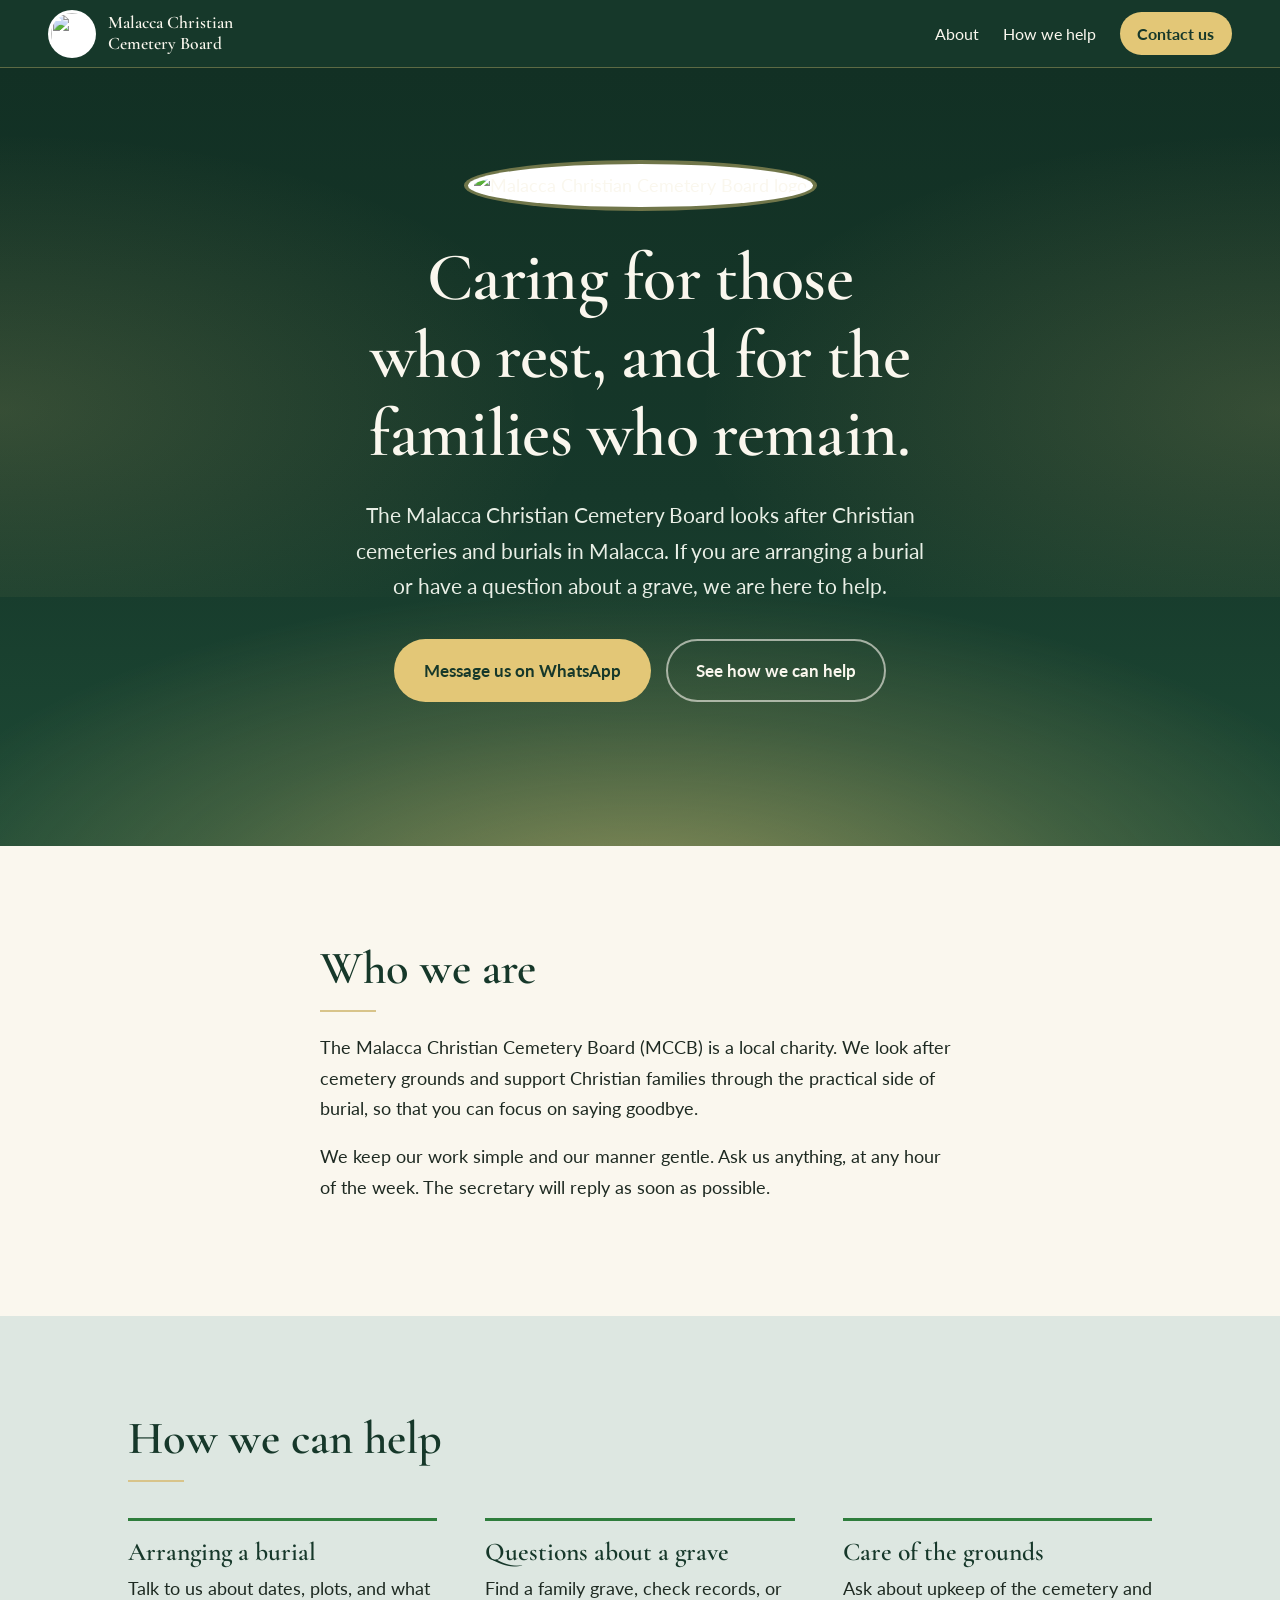
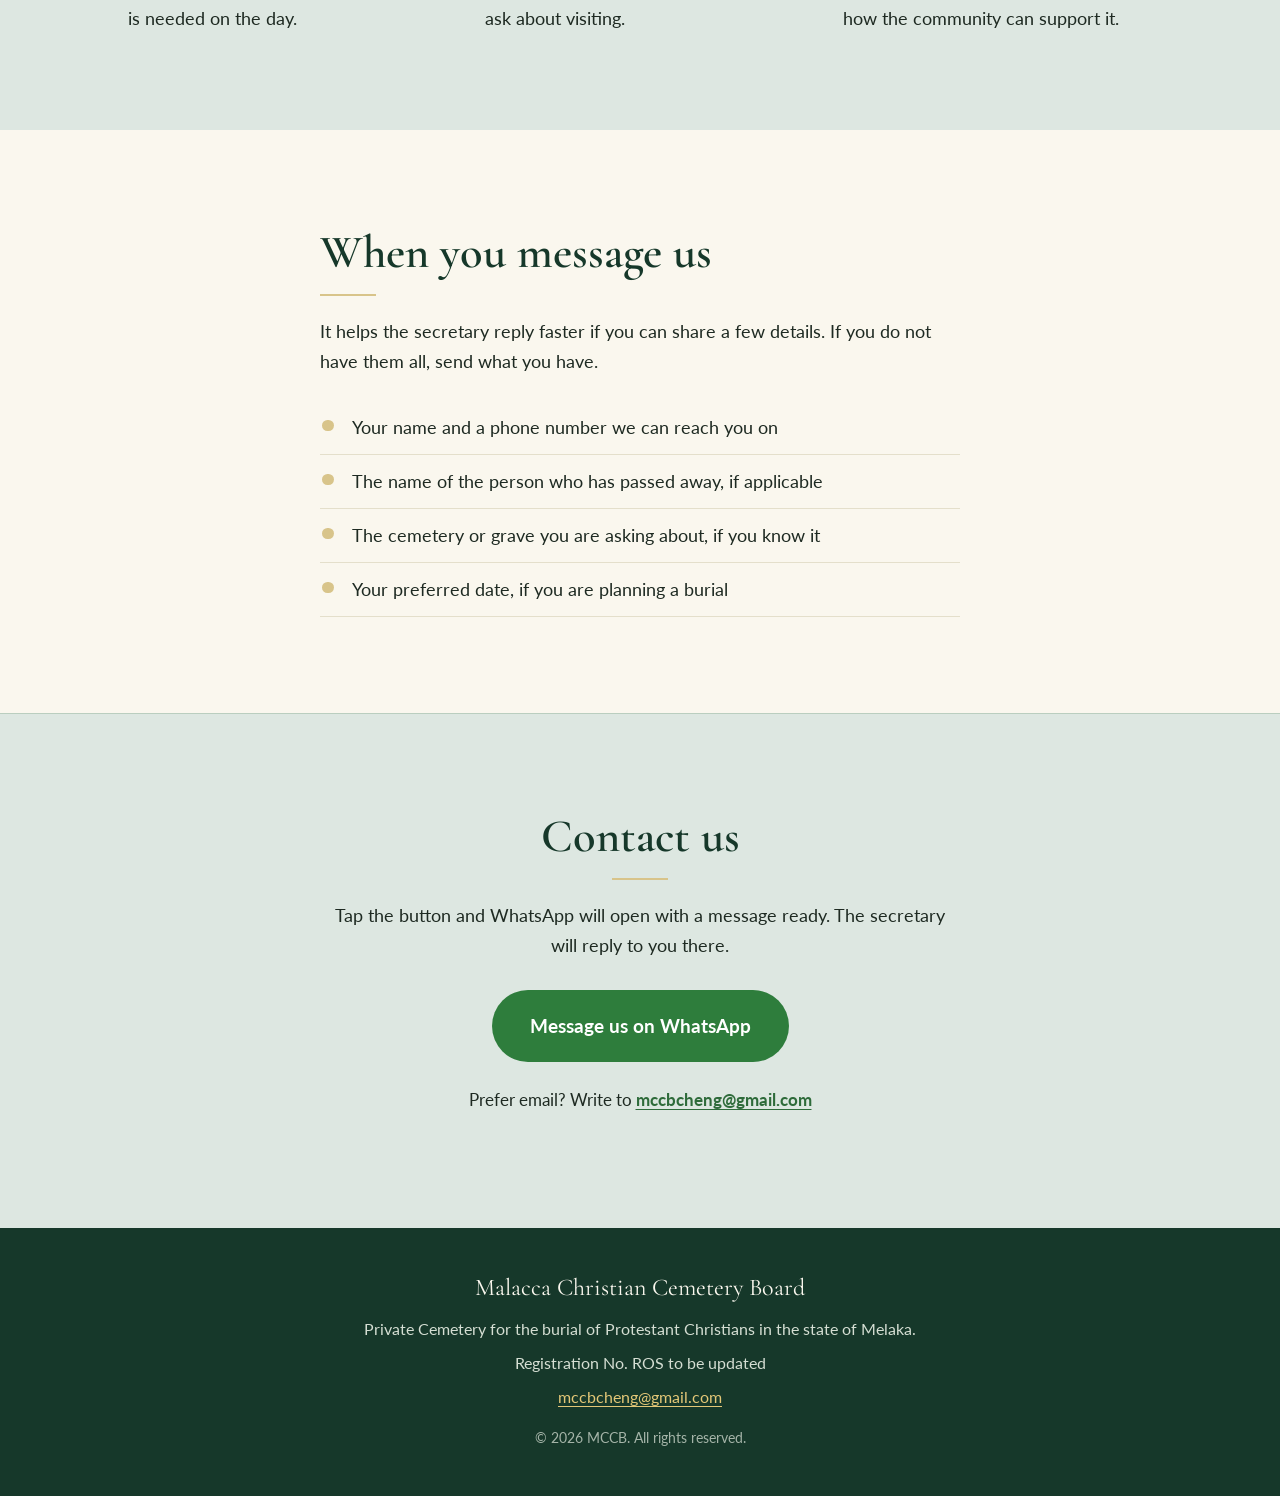
==== index.html @ adf647c6 "First upload 3 files only" ====
<!DOCTYPE html>
<html lang="en">
<head>
  <meta charset="utf-8">
  <meta name="viewport" content="width=device-width, initial-scale=1">
  <title>Malacca Christian Cemetery Board (MCCB)</title>
  <meta name="description" content="The Malacca Christian Cemetery Board cares for Christian cemeteries and burials in Malacca. Message us on WhatsApp and the secretary will reply.">
  <meta name="theme-color" content="#16382A">
  <link rel="icon" href="assets/MCCB_logo.png">
  <link rel="preconnect" href="https://fonts.googleapis.com">
  <link rel="preconnect" href="https://fonts.gstatic.com" crossorigin>
  <link href="https://fonts.googleapis.com/css2?family=Cormorant+Garamond:wght@500;600&family=Lato:wght@400;700&display=swap" rel="stylesheet">
  <link rel="stylesheet" href="style.css">
</head>
<body>

  <a class="skip" href="#contact">Skip to contact</a>

  <header class="site-header">
    <a class="brand" href="#top" aria-label="MCCB home">
      <img src="assets/MCCB_logo.png" alt="" width="48" height="48">
      <span>Malacca Christian<br>Cemetery Board</span>
    </a>
    <nav aria-label="Main">
      <a href="#about">About</a>
      <a href="#help">How we help</a>
      <a class="nav-cta" href="#contact">Contact us</a>
    </nav>
  </header>

  <main id="top">

    <!-- HERO -->
    <section class="hero">
      <div class="hero-inner">
        <img class="hero-logo" src="assets/MCCB_logo.png" alt="Malacca Christian Cemetery Board logo" width="170" height="170">
        <h1>Caring for those who rest, and for the families who remain.</h1>
        <p class="lead">The Malacca Christian Cemetery Board looks after Christian cemeteries and burials in Malacca. If you are arranging a burial or have a question about a grave, we are here to help.</p>
        <div class="actions">
          <a class="btn btn-gold" href="https://wa.me/60109115722?text=Hello%20MCCB%2C%20I%20would%20like%20to%20enquire%20about%3A%20" target="_blank" rel="noopener">Message us on WhatsApp</a>
          <a class="btn btn-ghost" href="#help">See how we can help</a>
        </div>
      </div>
    </section>

    <!-- ABOUT -->
    <section class="section" id="about">
      <div class="wrap narrow">
        <h2>Who we are</h2>
        <p>The Malacca Christian Cemetery Board (MCCB) is a local charity. We look after cemetery grounds and support Christian families through the practical side of burial, so that you can focus on saying goodbye.</p>
        <p>We keep our work simple and our manner gentle. Ask us anything, at any hour of the week. The secretary will reply as soon as possible.</p>
      </div>
    </section>

    <!-- HOW WE HELP -->
    <section class="section tint" id="help">
      <div class="wrap">
        <h2>How we can help</h2>
        <ul class="help-list">
          <li>
            <h3>Arranging a burial</h3>
            <p>Talk to us about dates, plots, and what is needed on the day.</p>
          </li>
          <li>
            <h3>Questions about a grave</h3>
            <p>Find a family grave, check records, or ask about visiting.</p>
          </li>
          <li>
            <h3>Care of the grounds</h3>
            <p>Ask about upkeep of the cemetery and how the community can support it.</p>
          </li>
        </ul>
      </div>
    </section>

    <!-- PREPARE -->
    <section class="section">
      <div class="wrap narrow">
        <h2>When you message us</h2>
        <p>It helps the secretary reply faster if you can share a few details. If you do not have them all, send what you have.</p>
        <ul class="checklist">
          <li>Your name and a phone number we can reach you on</li>
          <li>The name of the person who has passed away, if applicable</li>
          <li>The cemetery or grave you are asking about, if you know it</li>
          <li>Your preferred date, if you are planning a burial</li>
        </ul>
      </div>
    </section>

    <!-- CONTACT -->
    <section class="section contact" id="contact">
      <div class="wrap narrow center">
        <h2>Contact us</h2>
        <p>Tap the button and WhatsApp will open with a message ready. The secretary will reply to you there.</p>
        <a class="btn btn-green btn-large" href="https://wa.me/60109115722?text=Hello%20MCCB%2C%20I%20would%20like%20to%20enquire%20about%3A%20" target="_blank" rel="noopener">Message us on WhatsApp</a>
        <p class="alt">Prefer email? Write to <a href="mailto:mccbcheng@gmail.com">mccbcheng@gmail.com</a></p>
      </div>
    </section>

  </main>

  <footer class="site-footer">
    <div class="wrap">
      <p class="foot-name">Malacca Christian Cemetery Board</p>
      <p>Private Cemetery for the burial of Protestant Christians in the state of Melaka.</p>
      <p>Registration No. ROS to be updated</p>
      <p><a href="mailto:mccbcheng@gmail.com">mccbcheng@gmail.com</a></p>
      <p class="small">&copy; <span id="yr">2026</span> MCCB. All rights reserved.</p>
    </div>
  </footer>

  <script>document.getElementById('yr').textContent = new Date().getFullYear();</script>
</body>
</html>
---- style.css ----
/* MCCB single-page site: Quiet Garden + Dove & Dawn */

:root {
  --evergreen: #16382A;
  --emerald: #2E7D3C;
  --green: #2E6B3A;
  --sage: #DDE7E1;
  --cream: #FAF7EE;
  --gold: #D8C48A;
  --dawn: #E3C777;
  --ink: #1E2A22;
  --white: #FFFFFF;

  --serif: "Cormorant Garamond", Georgia, "Times New Roman", serif;
  --sans: "Lato", "Segoe UI", Roboto, Arial, sans-serif;
}

*, *::before, *::after { box-sizing: border-box; }

html { scroll-behavior: smooth; scroll-padding-top: 5rem; }

body {
  margin: 0;
  background: var(--cream);
  color: var(--ink);
  font-family: var(--sans);
  font-size: 1.125rem;
  line-height: 1.7;
}

img { max-width: 100%; height: auto; }

a { color: var(--green); text-underline-offset: 3px; }
a:hover { color: var(--evergreen); }

:focus-visible {
  outline: 3px solid var(--dawn);
  outline-offset: 3px;
}

.skip {
  position: absolute; left: -999px; top: 0;
  background: var(--white); color: var(--ink);
  padding: .75rem 1rem; z-index: 100;
}
.skip:focus { left: 0; }

/* Header */
.site-header {
  position: sticky; top: 0; z-index: 20;
  display: flex; align-items: center; justify-content: space-between;
  gap: 1rem;
  padding: .6rem clamp(1rem, 4vw, 3rem);
  background: var(--evergreen);
  border-bottom: 1px solid rgba(227, 199, 119, .35);
}
.brand {
  display: flex; align-items: center; gap: .75rem;
  color: var(--cream); text-decoration: none;
  font-family: var(--serif); font-weight: 600;
  font-size: 1.1rem; line-height: 1.15;
}
.brand img {
  width: 48px; height: 48px; border-radius: 50%;
  background: var(--white); padding: 3px; object-fit: contain;
}
.site-header nav { display: flex; align-items: center; gap: 1.5rem; }
.site-header nav a {
  color: var(--cream); text-decoration: none; font-size: 1rem;
}
.site-header nav a:hover { color: var(--dawn); }
.site-header .nav-cta {
  background: var(--dawn); color: var(--evergreen);
  padding: .5rem 1.1rem; border-radius: 999px; font-weight: 700;
}
.site-header .nav-cta:hover { background: var(--cream); color: var(--evergreen); }

/* Hero */
.hero {
  position: relative;
  color: var(--cream);
  text-align: center;
  padding: clamp(3rem, 8vw, 6rem) 1.25rem clamp(5rem, 12vw, 9rem);
  background:
    radial-gradient(ellipse 80% 55% at 50% 108%, rgba(227, 199, 119, .55) 0%, rgba(227, 199, 119, .18) 45%, transparent 75%),
    linear-gradient(180deg, #123024 0%, var(--evergreen) 55%, #1d4a35 100%);
  overflow: hidden;
}
/* soft wings of light behind the headline, echoing the dove in the logo */
.hero::before,
.hero::after {
  content: "";
  position: absolute; top: 8%;
  width: 46%; height: 60%;
  background: radial-gradient(ellipse at 100% 60%, rgba(227, 199, 119, .16), transparent 70%);
  pointer-events: none;
}
.hero::before { left: 0; transform: scaleX(-1); }
.hero::after { right: 0; }

.hero-inner { position: relative; max-width: 46rem; margin: 0 auto; z-index: 1; }

.hero-logo {
  width: clamp(120px, 24vw, 170px); height: auto;
  background: var(--white); border-radius: 50%;
  padding: 6px;
  box-shadow: 0 0 0 4px rgba(227, 199, 119, .45);
  margin-bottom: 2rem;
}

h1, h2, h3 { font-family: var(--serif); font-weight: 600; line-height: 1.15; margin: 0; }

h1 {
  font-size: clamp(2.4rem, 7vw, 4.25rem);
  letter-spacing: -.01em;
  text-wrap: balance;
}
.lead {
  font-size: clamp(1.1rem, 2.4vw, 1.3rem);
  max-width: 36rem; margin: 1.5rem auto 2.25rem;
  color: #E9EFE6;
}

.actions { display: flex; flex-wrap: wrap; gap: .9rem; justify-content: center; }

/* Buttons */
.btn {
  display: inline-block;
  padding: .95rem 1.75rem;
  border-radius: 999px;
  font-weight: 700; font-size: 1.05rem;
  text-decoration: none; text-align: center;
  border: 2px solid transparent;
  transition: background-color .2s, color .2s, border-color .2s;
}
.btn-gold { background: var(--dawn); color: var(--evergreen); }
.btn-gold:hover { background: var(--cream); color: var(--evergreen); }
.btn-ghost { border-color: rgba(250, 247, 238, .6); color: var(--cream); }
.btn-ghost:hover { background: rgba(250, 247, 238, .12); color: var(--cream); }
.btn-green { background: var(--emerald); color: var(--white); }
.btn-green:hover { background: var(--evergreen); color: var(--white); }
.btn-large { font-size: 1.2rem; padding: 1.1rem 2.25rem; }

/* Sections */
.section { padding: clamp(3.5rem, 8vw, 6rem) 1.25rem; }
.tint { background: var(--sage); }
.wrap { max-width: 64rem; margin: 0 auto; }
.narrow { max-width: 40rem; }
.center { text-align: center; }

h2 {
  font-size: clamp(2rem, 5vw, 2.9rem);
  color: var(--evergreen);
  margin-bottom: 1.25rem;
}
h2::after {
  content: "";
  display: block; width: 3.5rem; height: 2px;
  background: var(--gold);
  margin-top: .9rem;
}
.center h2::after { margin-left: auto; margin-right: auto; }

p { margin: 0 0 1.1rem; }

/* How we help */
.help-list {
  list-style: none; margin: 2.25rem 0 0; padding: 0;
  display: grid; gap: 2rem 3rem;
  grid-template-columns: repeat(auto-fit, minmax(14rem, 1fr));
}
.help-list li { border-top: 3px solid var(--emerald); padding-top: 1rem; }
.help-list h3 { font-size: 1.6rem; color: var(--evergreen); margin-bottom: .4rem; }
.help-list p { margin: 0; }

/* Checklist */
.checklist { list-style: none; padding: 0; margin: 1.5rem 0 0; }
.checklist li {
  position: relative;
  padding: .7rem 0 .7rem 2rem;
  border-bottom: 1px solid #E4DFCB;
}
.checklist li::before {
  content: "";
  position: absolute; left: .15rem; top: 1.2rem;
  width: .7rem; height: .7rem; border-radius: 50%;
  background: var(--gold);
}

/* Contact */
.contact {
  background: var(--sage);
  border-top: 1px solid rgba(46, 107, 58, .2);
}
.contact .btn { margin: .75rem 0 1.5rem; }
.alt { font-size: 1.05rem; }
.alt a { font-weight: 700; }

/* Footer */
.site-footer {
  background: var(--evergreen); color: #D5DED3;
  text-align: center; padding: 2.5rem 1.25rem;
  font-size: 1rem;
}
.site-footer p { margin-bottom: .4rem; }
.site-footer a { color: var(--dawn); }
.foot-name { font-family: var(--serif); font-size: 1.5rem; color: var(--cream); }
.small { font-size: .875rem; opacity: .75; margin-top: 1rem; }

/* Mobile */
@media (max-width: 40rem) {
  .site-header nav a:not(.nav-cta) { display: none; }
  .brand span { font-size: 1rem; }
  .btn { width: 100%; }
  .actions { flex-direction: column; }
  .help-list li { padding-top: .9rem; }
}

@media (prefers-reduced-motion: reduce) {
  html { scroll-behavior: auto; }
  .btn { transition: none; }
}
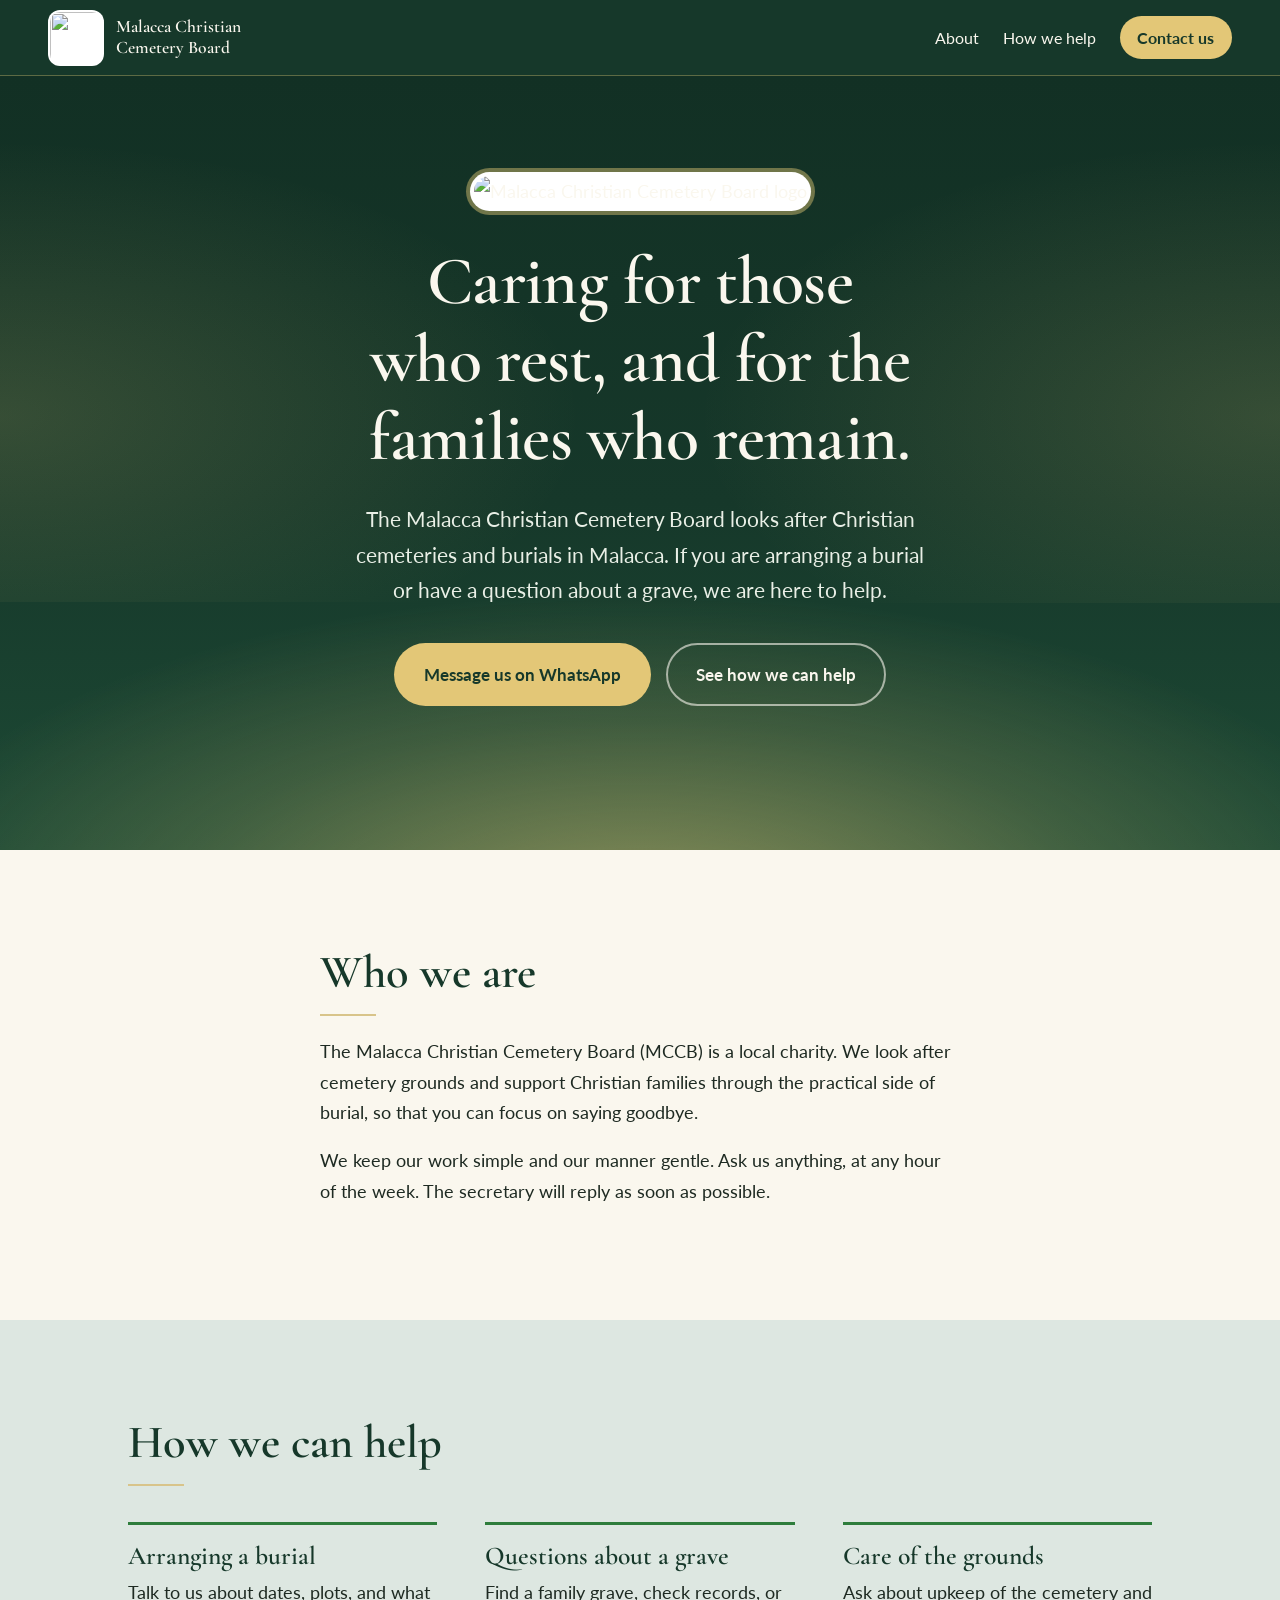
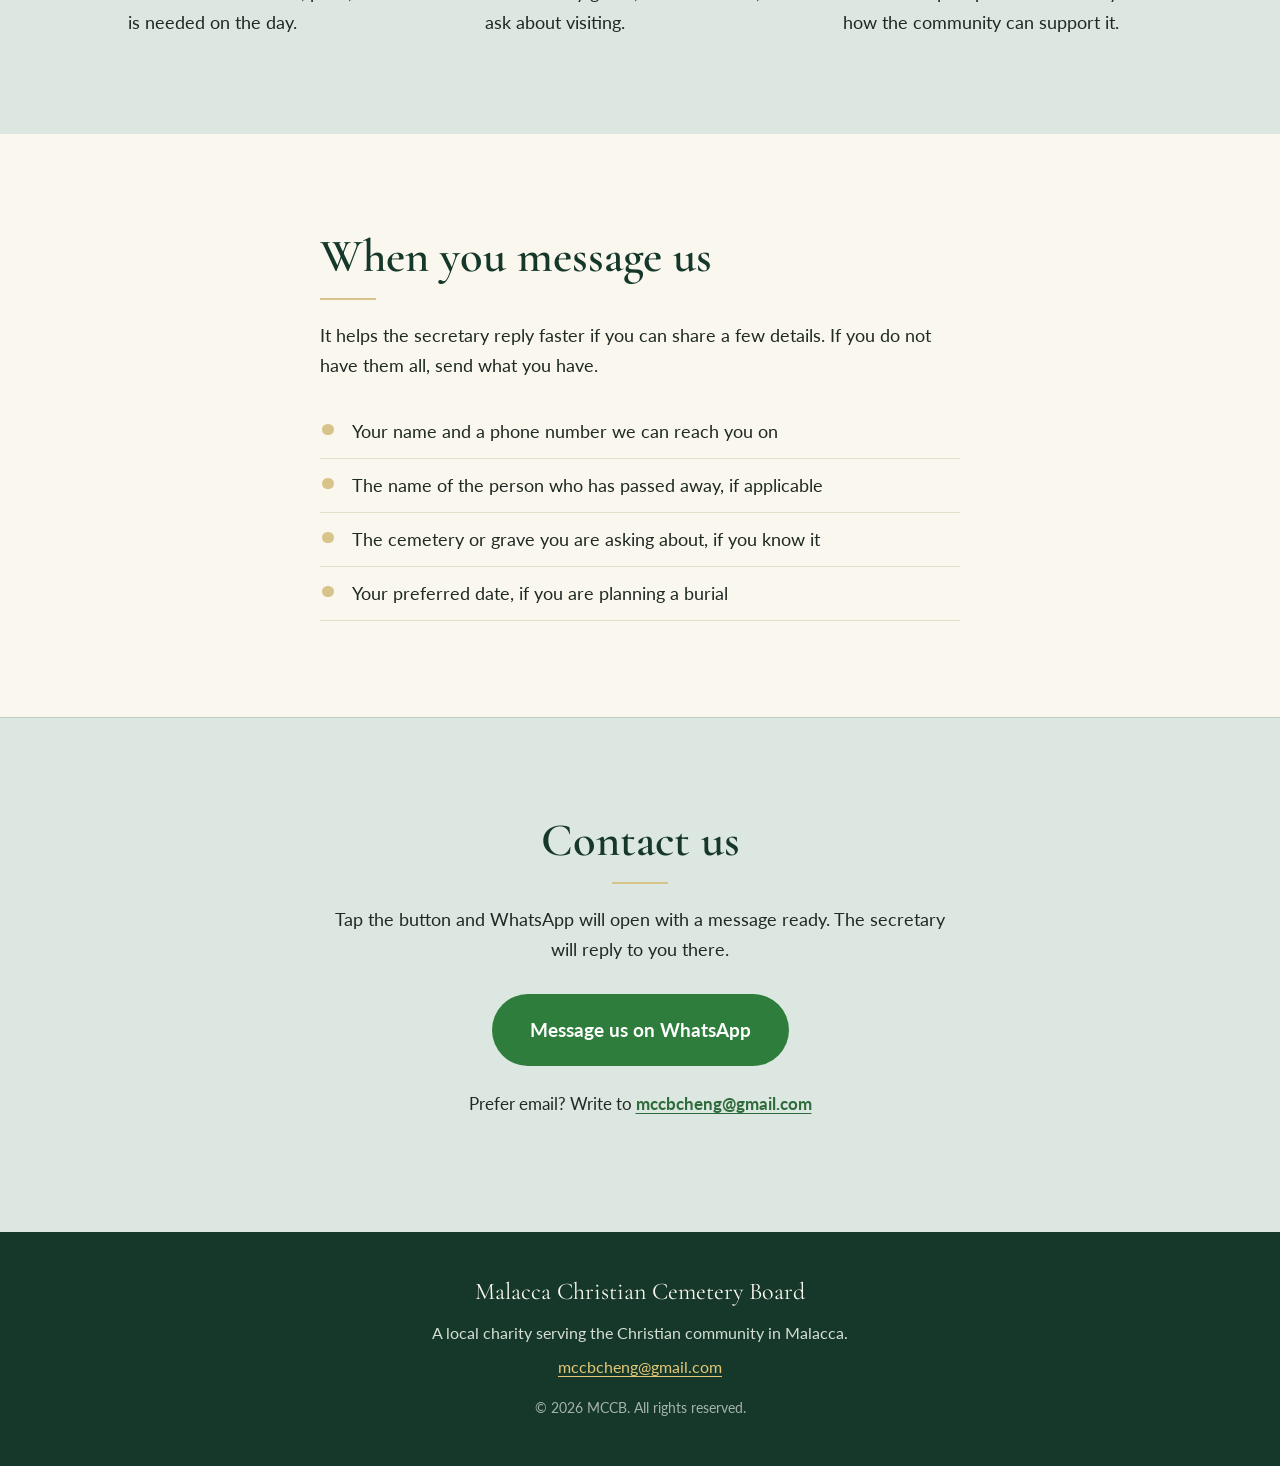
==== commit ba722e0e: "Reuploaded new files to replace the old" ====
--- a/index.html
+++ b/index.html
@@ -18,7 +18,7 @@
 
   <header class="site-header">
     <a class="brand" href="#top" aria-label="MCCB home">
-      <img src="assets/MCCB_logo.png" alt="" width="48" height="48">
+      <img src="assets/MCCB_logo.png" alt="" width="56" height="56">
       <span>Malacca Christian<br>Cemetery Board</span>
     </a>
     <nav aria-label="Main">
@@ -33,11 +33,11 @@
     <!-- HERO -->
     <section class="hero">
       <div class="hero-inner">
-        <img class="hero-logo" src="assets/MCCB_logo.png" alt="Malacca Christian Cemetery Board logo" width="170" height="170">
+        <img class="hero-logo" src="assets/MCCB_logo.png" alt="Malacca Christian Cemetery Board logo" width="240" height="240">
         <h1>Caring for those who rest, and for the families who remain.</h1>
         <p class="lead">The Malacca Christian Cemetery Board looks after Christian cemeteries and burials in Malacca. If you are arranging a burial or have a question about a grave, we are here to help.</p>
         <div class="actions">
-          <a class="btn btn-gold" href="https://wa.me/60109115722?text=Hello%20MCCB%2C%20I%20would%20like%20to%20enquire%20about%3A%20" target="_blank" rel="noopener">Message us on WhatsApp</a>
+          <a class="btn btn-gold" href="https://wa.me/60XXXXXXXXX?text=Hello%20MCCB%2C%20I%20would%20like%20to%20enquire%20about%3A%20" target="_blank" rel="noopener">Message us on WhatsApp</a>
           <a class="btn btn-ghost" href="#help">See how we can help</a>
         </div>
       </div>
@@ -92,7 +92,7 @@
       <div class="wrap narrow center">
         <h2>Contact us</h2>
         <p>Tap the button and WhatsApp will open with a message ready. The secretary will reply to you there.</p>
-        <a class="btn btn-green btn-large" href="https://wa.me/60109115722?text=Hello%20MCCB%2C%20I%20would%20like%20to%20enquire%20about%3A%20" target="_blank" rel="noopener">Message us on WhatsApp</a>
+        <a class="btn btn-green btn-large" href="https://wa.me/60XXXXXXXXX?text=Hello%20MCCB%2C%20I%20would%20like%20to%20enquire%20about%3A%20" target="_blank" rel="noopener">Message us on WhatsApp</a>
         <p class="alt">Prefer email? Write to <a href="mailto:mccbcheng@gmail.com">mccbcheng@gmail.com</a></p>
       </div>
     </section>
@@ -102,8 +102,7 @@
   <footer class="site-footer">
     <div class="wrap">
       <p class="foot-name">Malacca Christian Cemetery Board</p>
-      <p>Private Cemetery for the burial of Protestant Christians in the state of Melaka.</p>
-      <p>Registration No. ROS to be updated</p>
+      <p>A local charity serving the Christian community in Malacca.</p>
       <p><a href="mailto:mccbcheng@gmail.com">mccbcheng@gmail.com</a></p>
       <p class="small">&copy; <span id="yr">2026</span> MCCB. All rights reserved.</p>
     </div>
--- a/style.css
+++ b/style.css
@@ -61,8 +61,9 @@
   font-size: 1.1rem; line-height: 1.15;
 }
 .brand img {
-  width: 48px; height: 48px; border-radius: 50%;
-  background: var(--white); padding: 3px; object-fit: contain;
+  width: 56px; height: 56px; flex: none;
+  aspect-ratio: 1 / 1; object-fit: contain;
+  border-radius: 12px; background: var(--white); padding: 2px;
 }
 .site-header nav { display: flex; align-items: center; gap: 1.5rem; }
 .site-header nav a {
@@ -101,9 +102,10 @@
 .hero-inner { position: relative; max-width: 46rem; margin: 0 auto; z-index: 1; }
 
 .hero-logo {
-  width: clamp(120px, 24vw, 170px); height: auto;
-  background: var(--white); border-radius: 50%;
-  padding: 6px;
+  width: clamp(170px, 34vw, 240px); height: auto;
+  aspect-ratio: 1 / 1; object-fit: contain;
+  background: var(--white); border-radius: 24px;
+  padding: 4px;
   box-shadow: 0 0 0 4px rgba(227, 199, 119, .45);
   margin-bottom: 2rem;
 }
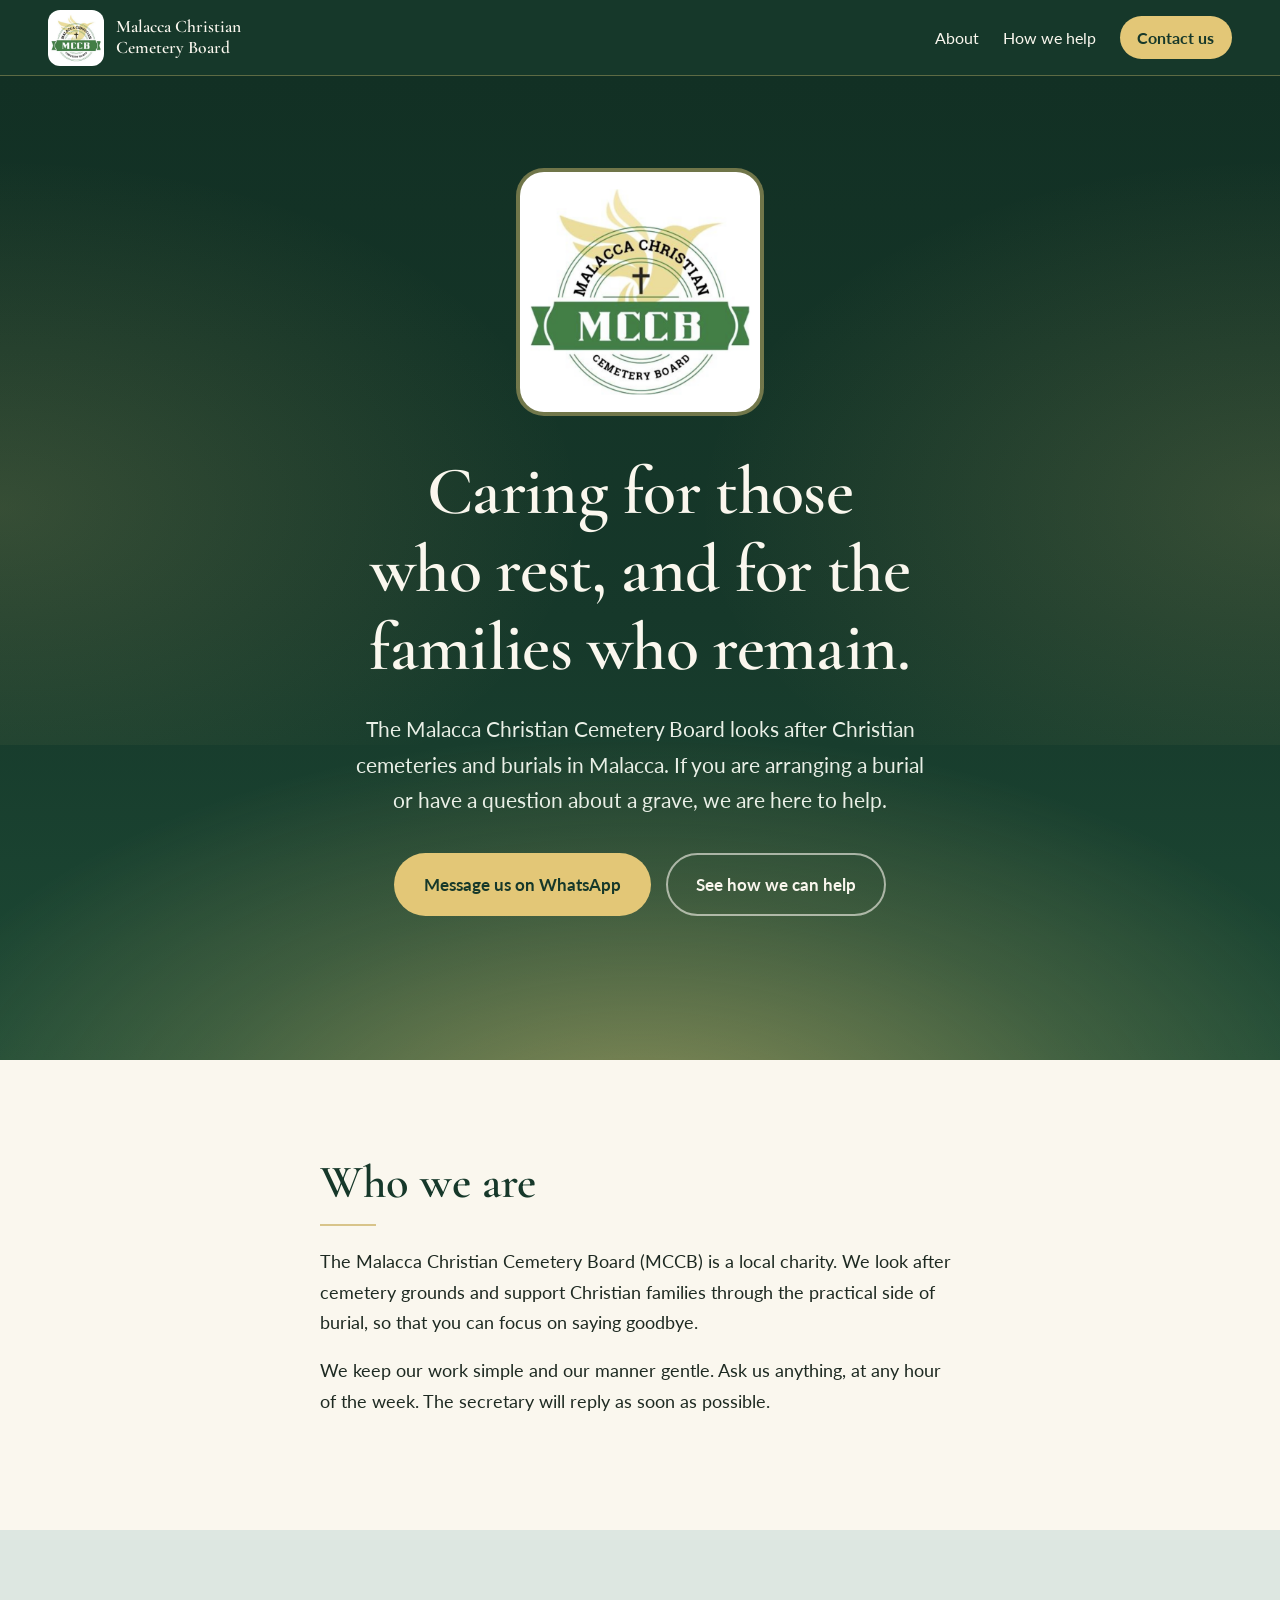
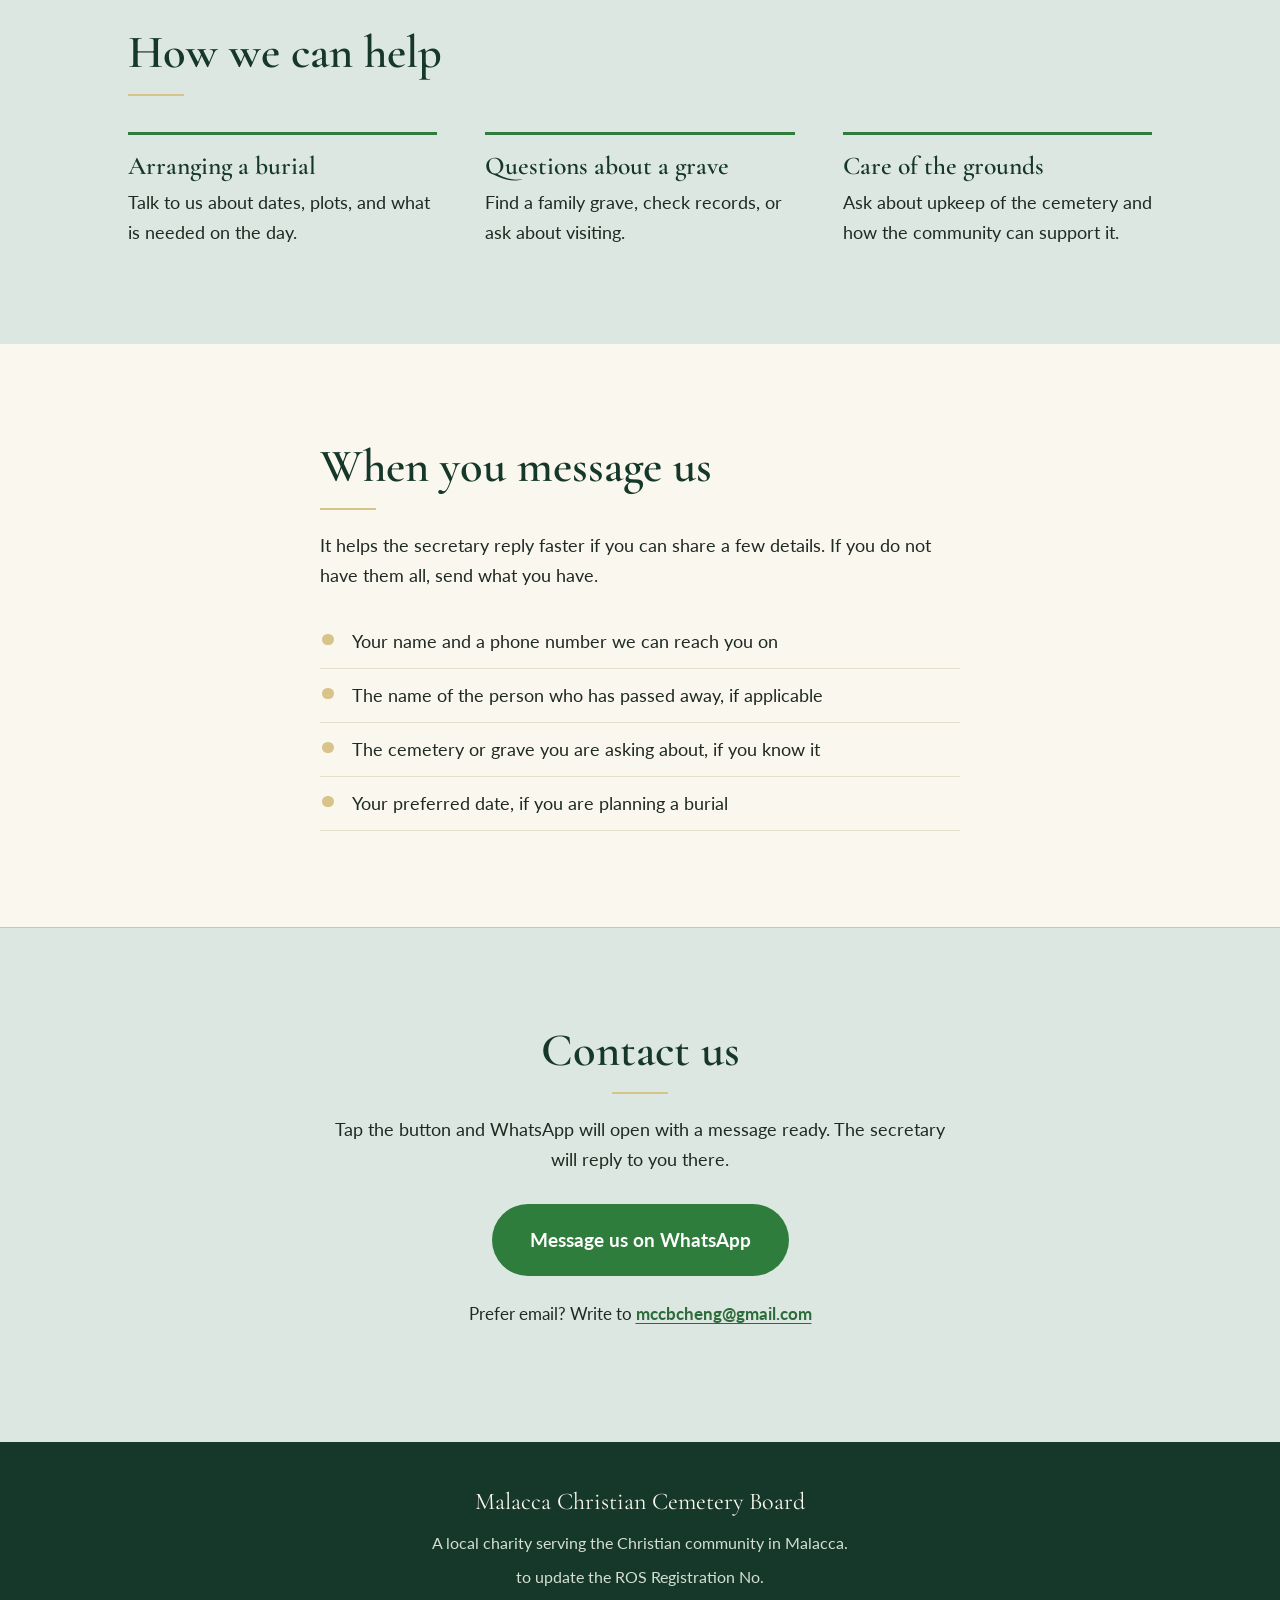
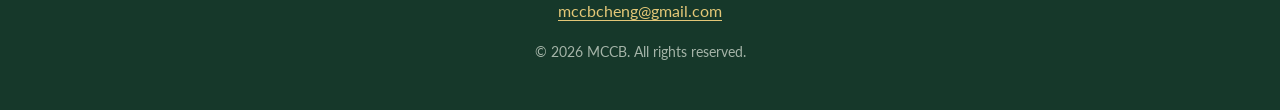
==== commit 5a9f214f: "Update logo paths and WhatsApp links in index.html" ====
--- a/index.html
+++ b/index.html
@@ -18,7 +18,7 @@
 
   <header class="site-header">
     <a class="brand" href="#top" aria-label="MCCB home">
-      <img src="assets/MCCB_logo.png" alt="" width="56" height="56">
+      <img src="MCCB_logo.png" alt="" width="56" height="56">
       <span>Malacca Christian<br>Cemetery Board</span>
     </a>
     <nav aria-label="Main">
@@ -33,11 +33,11 @@
     <!-- HERO -->
     <section class="hero">
       <div class="hero-inner">
-        <img class="hero-logo" src="assets/MCCB_logo.png" alt="Malacca Christian Cemetery Board logo" width="240" height="240">
+        <img class="hero-logo" src="MCCB_logo.png" alt="Malacca Christian Cemetery Board logo" >
         <h1>Caring for those who rest, and for the families who remain.</h1>
         <p class="lead">The Malacca Christian Cemetery Board looks after Christian cemeteries and burials in Malacca. If you are arranging a burial or have a question about a grave, we are here to help.</p>
         <div class="actions">
-          <a class="btn btn-gold" href="https://wa.me/60XXXXXXXXX?text=Hello%20MCCB%2C%20I%20would%20like%20to%20enquire%20about%3A%20" target="_blank" rel="noopener">Message us on WhatsApp</a>
+          <a class="btn btn-gold" href="https://wa.me/60109115722?text=Hello%20MCCB%2C%20I%20would%20like%20to%20enquire%20about%3A%20" target="_blank" rel="noopener">Message us on WhatsApp</a>
           <a class="btn btn-ghost" href="#help">See how we can help</a>
         </div>
       </div>
@@ -92,7 +92,7 @@
       <div class="wrap narrow center">
         <h2>Contact us</h2>
         <p>Tap the button and WhatsApp will open with a message ready. The secretary will reply to you there.</p>
-        <a class="btn btn-green btn-large" href="https://wa.me/60XXXXXXXXX?text=Hello%20MCCB%2C%20I%20would%20like%20to%20enquire%20about%3A%20" target="_blank" rel="noopener">Message us on WhatsApp</a>
+        <a class="btn btn-green btn-large" href="https://wa.me/60109115722?text=Hello%20MCCB%2C%20I%20would%20like%20to%20enquire%20about%3A%20" target="_blank" rel="noopener">Message us on WhatsApp</a>
         <p class="alt">Prefer email? Write to <a href="mailto:mccbcheng@gmail.com">mccbcheng@gmail.com</a></p>
       </div>
     </section>
@@ -103,6 +103,7 @@
     <div class="wrap">
       <p class="foot-name">Malacca Christian Cemetery Board</p>
       <p>A local charity serving the Christian community in Malacca.</p>
+      <p>to update the ROS Registration No.</p>
       <p><a href="mailto:mccbcheng@gmail.com">mccbcheng@gmail.com</a></p>
       <p class="small">&copy; <span id="yr">2026</span> MCCB. All rights reserved.</p>
     </div>
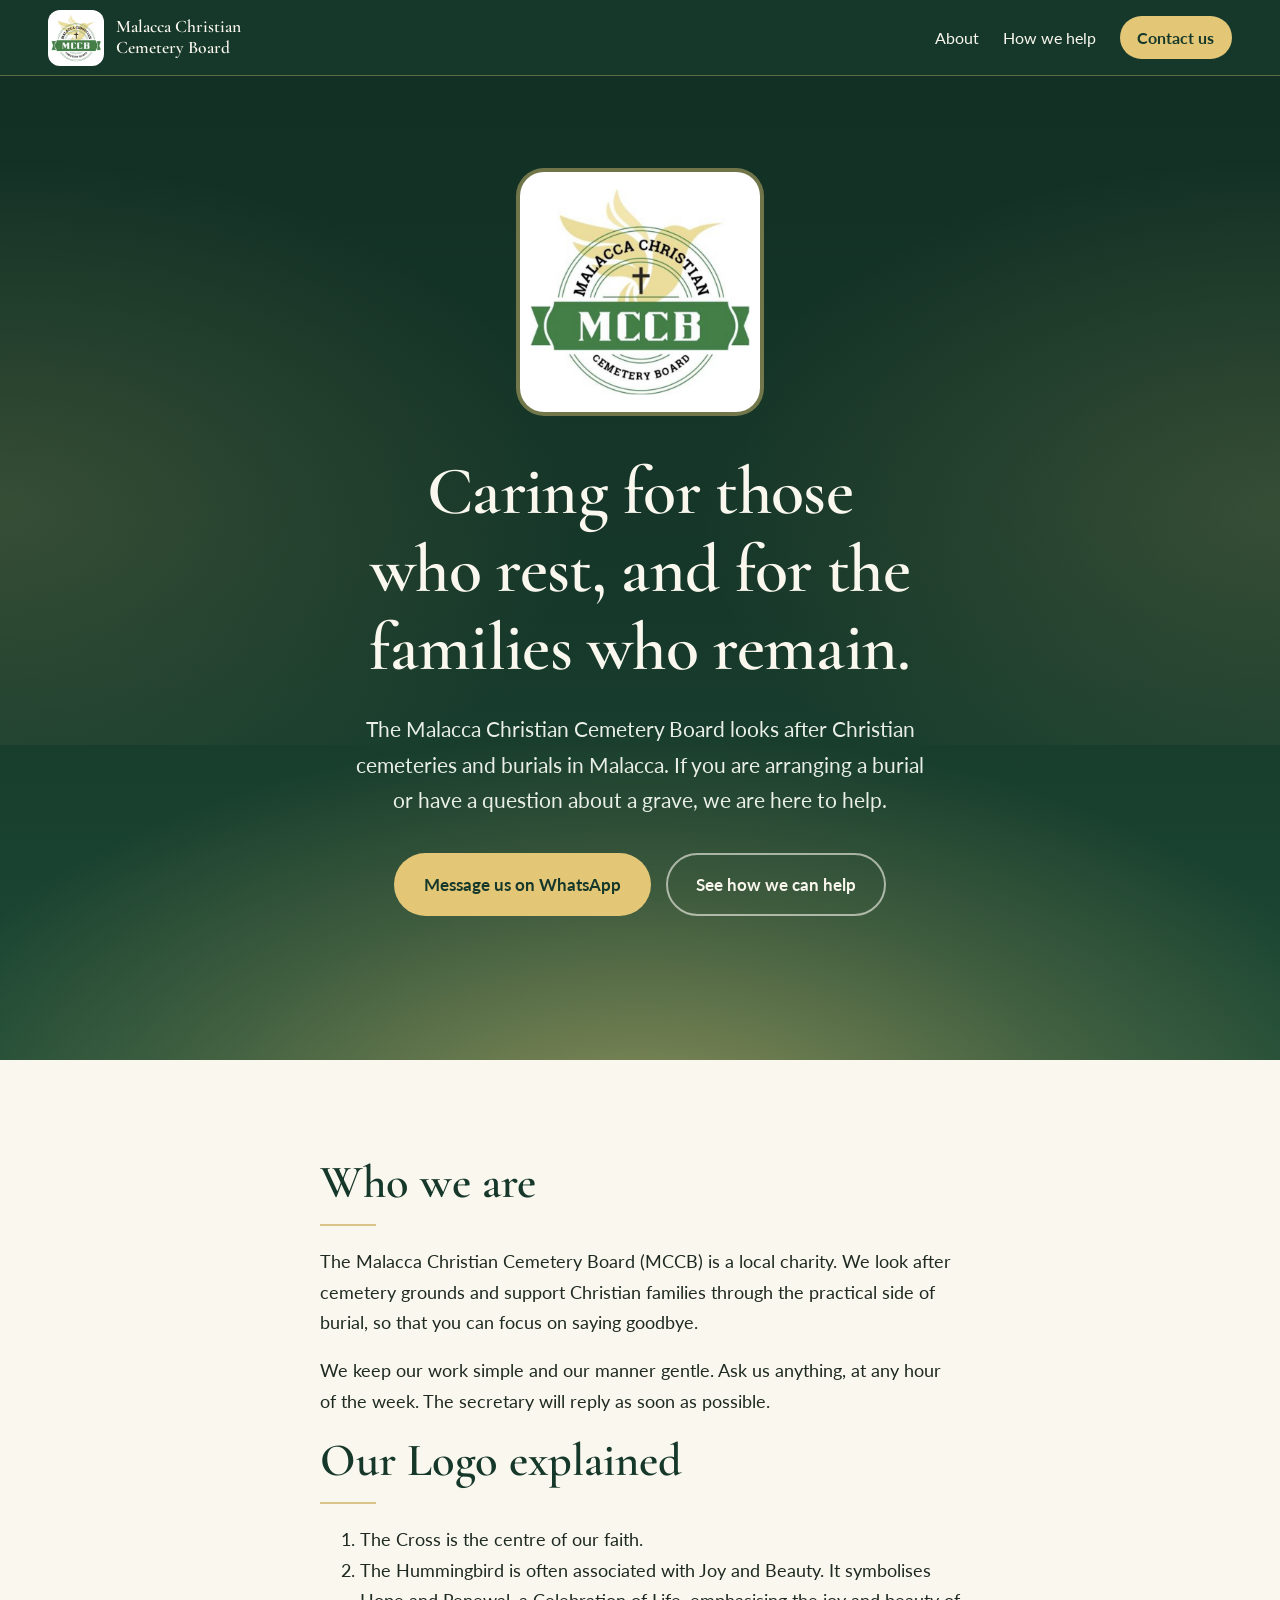
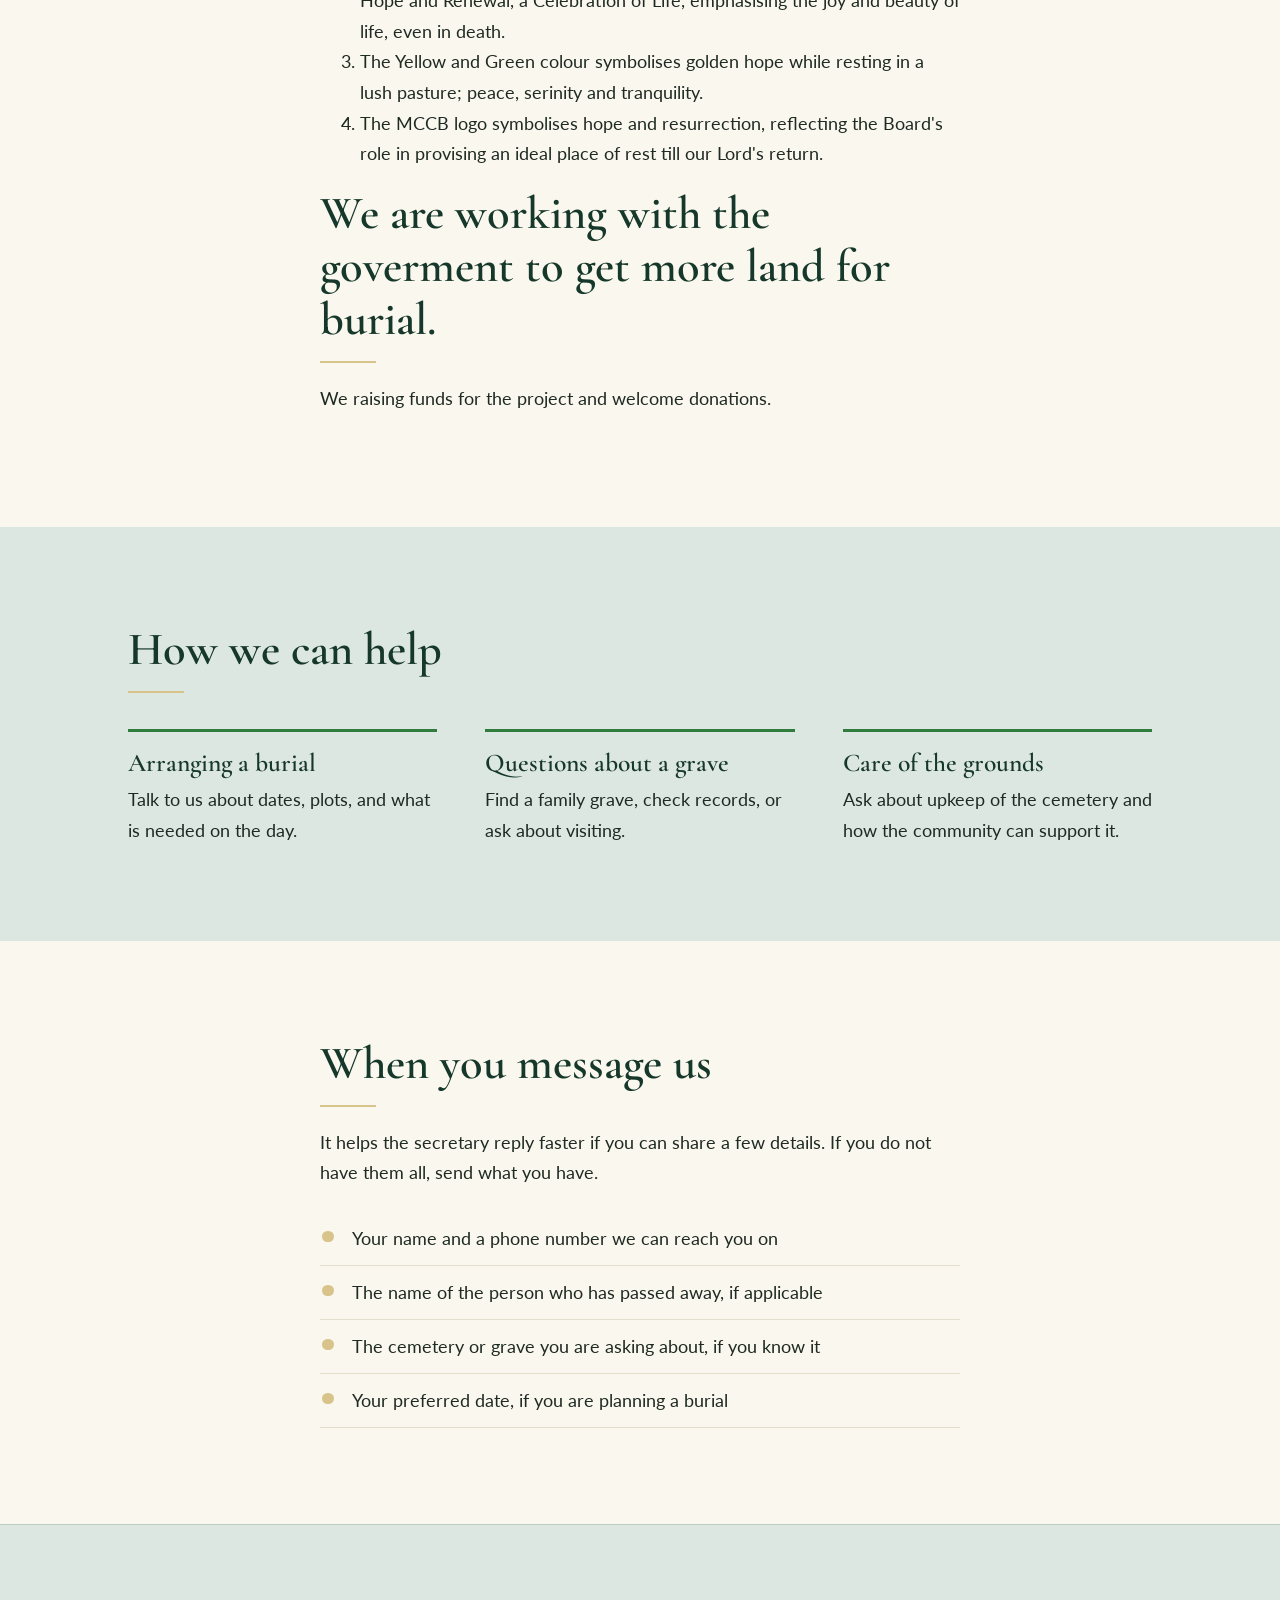
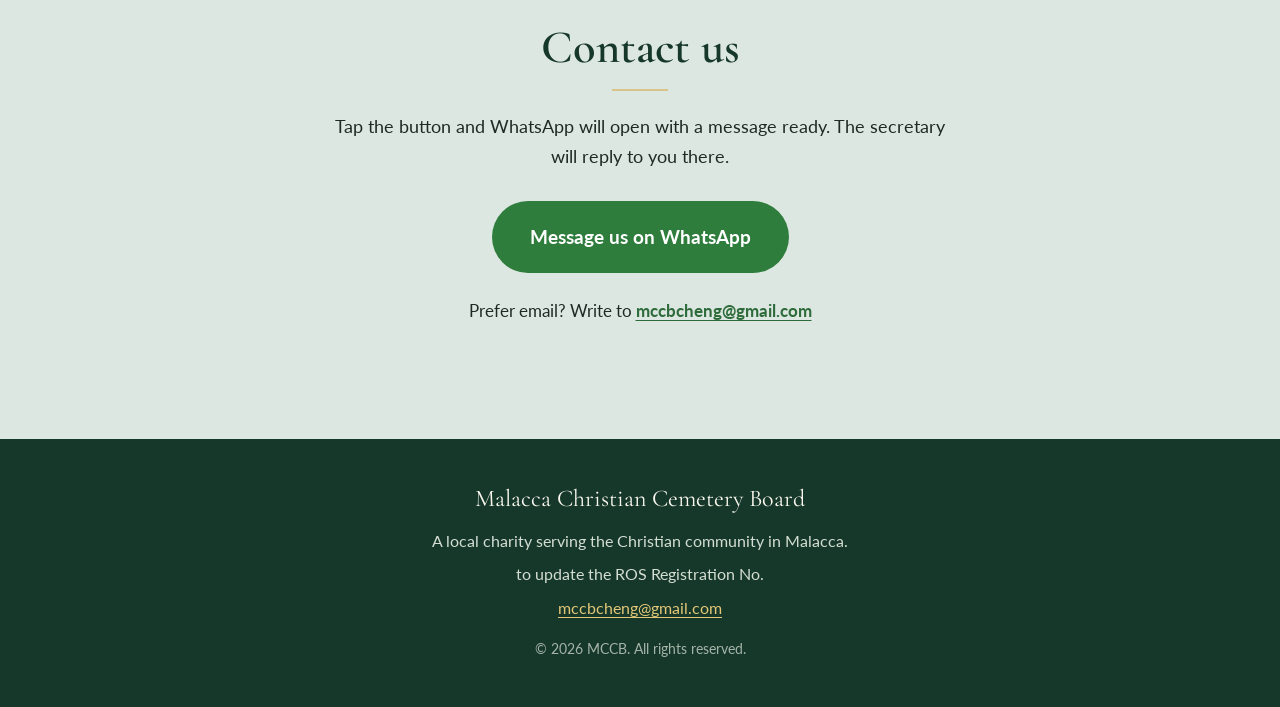
==== commit 1684b7c2: "Add logo explanation and burial land project details. Added sections explaining the logo and burial " ====
--- a/index.html
+++ b/index.html
@@ -49,6 +49,14 @@
         <h2>Who we are</h2>
         <p>The Malacca Christian Cemetery Board (MCCB) is a local charity. We look after cemetery grounds and support Christian families through the practical side of burial, so that you can focus on saying goodbye.</p>
         <p>We keep our work simple and our manner gentle. Ask us anything, at any hour of the week. The secretary will reply as soon as possible.</p>
+        <h2>Our Logo explained</h2>
+        <p><ol><li>The Cross is the centre of our faith.</li>
+          <li>The Hummingbird is often associated with Joy and Beauty. It symbolises Hope and Renewal, a Celebration of Life, emphasising the joy and beauty of life, even in death.</li>
+          <li>The Yellow and Green colour symbolises golden hope while resting in a lush pasture; peace, serinity and tranquility.</li>
+          <li>The MCCB logo symbolises hope and resurrection, reflecting the Board's role in provising an ideal place of rest till our Lord's return.</li>
+        </ol></p>
+        <h2>We are working with the goverment to get more land for burial.</h2>
+        <p>We raising funds for the project and welcome donations.</p>
       </div>
     </section>
 
